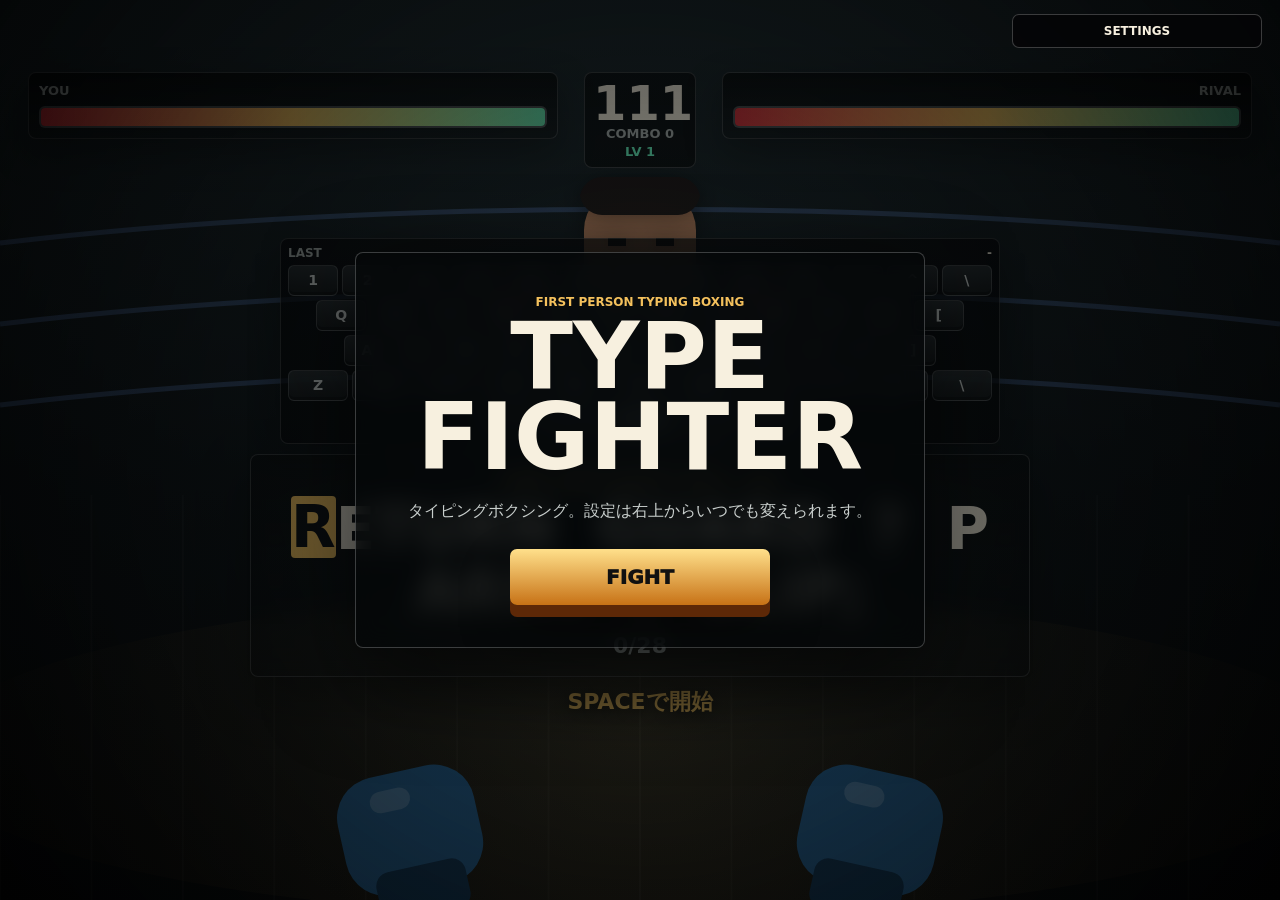
==== backend/src/main/resources/static/index.html @ 7ed59f2d "Move src, target" ====
<!doctype html>
<html lang="ja">
<head>
  <meta charset="utf-8">
  <meta name="viewport" content="width=device-width, initial-scale=1">
  <title>Type Fighter</title>
  <link rel="stylesheet" href="./styles.css">
</head>
<body>
  <main class="game-shell">
    <canvas id="arena" width="1280" height="720" aria-label="Type Fighter arena"></canvas>

    <section class="hud" aria-label="game status">
      <div class="fighter-strip">
        <div class="corner player">
          <span>YOU</span>
          <div class="bar"><i id="playerHp"></i></div>
        </div>
        <div class="round">
          <strong id="roundTime">120</strong>
          <small id="comboText">COMBO 0</small>
          <small id="difficultyText">LV 1</small>
        </div>
        <div class="corner opponent">
          <span>RIVAL</span>
          <div class="bar"><i id="enemyHp"></i></div>
        </div>
      </div>

      <aside class="settings-panel" aria-label="settings">
        <button id="settingsToggle" class="settings-toggle" type="button">SETTINGS</button>
        <div id="settingsBody" class="settings-body">
          <div class="settings-group profile-group">
            <span>マイページ</span>
            <input id="profileNameInput" type="text" maxlength="18" placeholder="名前">
            <div class="profile-actions">
              <button id="createProfileButton" type="button">作成</button>
              <button id="loginProfileButton" type="button">ログイン</button>
            </div>
            <small id="profileStatus">未ログイン</small>
          </div>
          <label>
            <span>LEVEL</span>
            <select id="levelSelect" aria-label="level select"></select>
          </label>
          <label class="check-row">
            <input id="symbolsToggle" type="checkbox">
            <span>記号を含める</span>
          </label>
          <label class="range-row">
            <span>音量 <b id="volumeValue">70%</b></span>
            <input id="volumeSlider" type="range" min="0" max="100" value="70">
          </label>
          <label class="range-row">
            <span>プログラム問題 <b id="codeFreqValue">28%</b></span>
            <input id="codeFreqSlider" type="range" min="0" max="100" value="28">
          </label>
          <div class="settings-group">
            <span>キー表示</span>
            <div class="mini-segment">
              <button id="hintAbove" class="active" type="button">上</button>
              <button id="hintDirect" type="button">重ねる</button>
            </div>
          </div>
        </div>
      </aside>

      <div class="prompt-zone">
        <div id="keyboardPanel" class="keyboard-panel visible" aria-label="keyboard position helper">
          <div class="keyboard-title">
            <span id="mistakeCopy">LAST</span>
            <b id="keyHint">-</b>
          </div>
          <div id="keyboard" class="keyboard"></div>
        </div>
        <div class="phrase-card">
          <div id="mistakeBubble" class="mistake-bubble" aria-live="polite"></div>
          <div id="displayPhrase" class="display-phrase"></div>
          <div id="phrase" class="phrase"></div>
          <div id="typingLine" class="typing-line"></div>
        </div>
        <div id="feedback" class="feedback">SPACEで開始</div>
      </div>
    </section>

    <div id="startOverlay" class="overlay">
      <div class="start-panel">
        <p class="kicker">FIRST PERSON TYPING BOXING</p>
        <h1>TYPE FIGHTER</h1>
        <p>タイピングボクシング。設定は右上からいつでも変えられます。</p>
        <button id="startButton" type="button">FIGHT</button>
      </div>
    </div>

    <div id="resultOverlay" class="overlay hidden">
      <div class="start-panel">
        <p class="kicker" id="resultKicker">RESULT</p>
        <h1 id="resultTitle">KO</h1>
        <p id="resultStats"></p>
        <button id="restartButton" type="button">REMATCH</button>
      </div>
    </div>
  </main>

  <script src="./game.js"></script>
</body>
</html>
---- backend/src/main/resources/static/styles.css ----
:root {
  color-scheme: dark;
  --ink: #f7f0df;
  --muted: #a9b0ad;
  --danger: #ff4e4e;
  --good: #65f3bd;
  --gold: #f4c15d;
  --blue: #78a8ff;
  --panel: rgba(7, 10, 13, .66);
}

* {
  box-sizing: border-box;
}

html,
body {
  width: 100%;
  height: 100%;
  margin: 0;
  overflow: hidden;
  background: #050607;
  color: var(--ink);
  font-family: "Segoe UI", system-ui, sans-serif;
}

button {
  font: inherit;
}

.game-shell {
  position: relative;
  width: 100vw;
  height: 100vh;
  min-width: 320px;
  overflow: hidden;
  background:
    radial-gradient(circle at 50% 38%, rgba(251, 207, 113, .12), transparent 26%),
    linear-gradient(180deg, #11161a 0%, #07090b 58%, #030405 100%);
}

#arena {
  position: absolute;
  inset: 0;
  width: 100%;
  height: 100%;
}

.hud {
  position: absolute;
  inset: 0;
  display: grid;
  grid-template-rows: auto 1fr;
  pointer-events: none;
  padding: clamp(54px, 7.2vw, 72px) clamp(14px, 2.2vw, 28px) clamp(14px, 2.2vw, 28px);
}

.settings-panel {
  position: absolute;
  top: clamp(8px, 1.3vw, 14px);
  right: clamp(10px, 1.6vw, 18px);
  z-index: 30;
  width: min(250px, calc(100vw - 20px));
  pointer-events: auto;
}

.settings-toggle {
  width: 100%;
  min-height: 34px;
  border: 1px solid rgba(255, 255, 255, .22);
  border-radius: 7px;
  background: rgba(4, 5, 6, .76);
  color: var(--ink);
  font-size: 12px;
  font-weight: 900;
  cursor: pointer;
}

.settings-body {
  display: none;
  margin-top: 6px;
  padding: 10px;
  border: 1px solid rgba(255, 255, 255, .18);
  border-radius: 8px;
  background: rgba(4, 5, 6, .86);
  box-shadow: 0 18px 40px rgba(0, 0, 0, .45);
}

.settings-body.open {
  display: grid;
  gap: 10px;
}

.settings-body label,
.settings-group {
  display: grid;
  gap: 5px;
  color: var(--muted);
  font-size: 12px;
  font-weight: 900;
}

.settings-body select {
  height: 34px;
  border: 1px solid rgba(255, 255, 255, .18);
  border-radius: 6px;
  background: #15191b;
  color: var(--ink);
  font: inherit;
  font-weight: 900;
}

.profile-group input {
  height: 34px;
  min-width: 0;
  border: 1px solid rgba(255, 255, 255, .18);
  border-radius: 6px;
  background: #15191b;
  color: var(--ink);
  font: inherit;
  font-weight: 800;
  padding: 0 9px;
}

.profile-actions {
  display: grid;
  grid-template-columns: 1fr 1fr;
  gap: 5px;
}

.profile-actions button {
  min-height: 30px;
  border: 0;
  border-radius: 6px;
  background: rgba(244, 193, 93, .88);
  color: #12100c;
  font-size: 12px;
  font-weight: 950;
  cursor: pointer;
}

.profile-group small {
  min-height: 16px;
  color: var(--good);
  font-weight: 800;
}

.range-row span {
  display: flex;
  justify-content: space-between;
  gap: 10px;
}

.range-row b {
  color: var(--gold);
}

.range-row input[type="range"] {
  width: 100%;
  accent-color: var(--gold);
}

.check-row {
  grid-template-columns: auto 1fr;
  align-items: center;
}

.mini-segment {
  display: grid;
  grid-template-columns: 1fr 1fr;
  gap: 3px;
  padding: 3px;
  border: 1px solid rgba(255, 255, 255, .14);
  border-radius: 7px;
  background: rgba(255, 255, 255, .05);
}

.mini-segment button {
  min-height: 29px;
  border: 0;
  border-radius: 5px;
  background: transparent;
  color: var(--muted);
  font-size: 12px;
  font-weight: 900;
  cursor: pointer;
}

.mini-segment button.active {
  background: rgba(244, 193, 93, .92);
  color: #12100c;
}

.fighter-strip {
  display: grid;
  grid-template-columns: minmax(110px, 1fr) auto minmax(110px, 1fr);
  gap: clamp(10px, 2vw, 26px);
  align-items: start;
}

.corner {
  min-width: 0;
  padding: 10px;
  background: linear-gradient(180deg, rgba(0, 0, 0, .72), rgba(0, 0, 0, .32));
  border: 1px solid rgba(255, 255, 255, .18);
  border-radius: 8px;
  box-shadow: 0 14px 35px rgba(0, 0, 0, .36);
}

.corner span,
.round small {
  display: block;
  color: var(--muted);
  font-size: clamp(11px, 1.35vw, 13px);
  font-weight: 800;
  letter-spacing: 0;
}

.corner.opponent {
  text-align: right;
}

.bar {
  height: clamp(14px, 2.2vw, 22px);
  margin-top: 8px;
  border: 2px solid rgba(255, 255, 255, .18);
  border-radius: 6px;
  background: rgba(255, 255, 255, .08);
  overflow: hidden;
}

.bar i {
  display: block;
  width: 100%;
  height: 100%;
  transform-origin: left center;
  background: linear-gradient(90deg, #d92f38, #f4c15d, #63e5ad);
  box-shadow: 0 0 18px rgba(101, 243, 189, .34);
}

.opponent .bar i {
  transform-origin: right center;
}

.round {
  width: clamp(78px, 10vw, 112px);
  text-align: center;
  padding: 8px;
  background: rgba(5, 6, 7, .74);
  border: 1px solid rgba(255, 255, 255, .2);
  border-radius: 8px;
}

.round strong {
  display: block;
  font-size: clamp(30px, 5vw, 48px);
  line-height: .94;
}

#difficultyText {
  margin-top: 3px;
  color: var(--good);
}

.prompt-zone {
  position: relative;
  align-self: end;
  justify-self: center;
  width: min(780px, calc(100vw - 28px));
  margin-bottom: clamp(102px, 17vh, 150px);
  text-align: center;
}

.hint-mode {
  display: none;
  grid-template-columns: 1fr 1fr;
  gap: 3px;
  margin-top: 6px;
  padding: 3px;
  border: 1px solid rgba(255, 255, 255, .16);
  border-radius: 7px;
  background: rgba(4, 5, 6, .62);
  pointer-events: auto;
}

.hint-mode button {
  min-width: 62px;
  min-height: 28px;
  border: 0;
  border-radius: 5px;
  background: transparent;
  color: var(--muted);
  font-size: 12px;
  font-weight: 900;
  cursor: pointer;
}

.hint-mode button.active {
  background: rgba(244, 193, 93, .92);
  color: #12100c;
}

.difficulty {
  display: grid;
  grid-template-columns: repeat(3, 1fr);
  gap: 6px;
  width: min(360px, 100%);
  margin: 0 auto 18px;
}

.difficulty-label {
  margin: 0 0 8px;
  color: var(--gold);
  font-size: 13px;
  font-weight: 900;
}

.start-panel .difficulty-button {
  width: auto;
  min-height: 42px;
  border: 1px solid rgba(255, 255, 255, .18);
  background: rgba(255, 255, 255, .08);
  color: var(--ink);
  font-size: 13px;
  box-shadow: none;
}

.start-panel .difficulty-button.active {
  border-color: rgba(101, 243, 189, .8);
  background: linear-gradient(180deg, #76f6c3, #16865f);
  color: #06110d;
}

.phrase-card {
  position: relative;
  padding: clamp(12px, 2vw, 18px);
  border: 1px solid rgba(255, 255, 255, .18);
  border-radius: 8px;
  background: linear-gradient(180deg, rgba(9, 11, 12, .78), rgba(9, 11, 12, .42));
  box-shadow: 0 18px 50px rgba(0, 0, 0, .42);
  backdrop-filter: blur(9px);
}

.mistake-bubble {
  position: absolute;
  left: var(--mistake-x, 50%);
  top: 4px;
  z-index: 3;
  display: flex;
  align-items: center;
  gap: 7px;
  padding: 6px 8px;
  border: 1px solid rgba(255, 255, 255, .24);
  border-radius: 7px;
  background: rgba(4, 5, 6, .9);
  box-shadow: 0 10px 28px rgba(0, 0, 0, .55);
  color: var(--ink);
  font-size: clamp(12px, 1.9vw, 16px);
  font-weight: 950;
  opacity: 0;
  visibility: hidden;
  transform: translate(-50%, -105%) scale(.92);
  transition: opacity .12s ease, transform .12s ease, visibility .12s ease;
  white-space: nowrap;
}

.mistake-bubble.visible {
  opacity: 1;
  visibility: visible;
  transform: translate(-50%, -115%) scale(1);
}

.mistake-bubble::after {
  content: "";
  position: absolute;
  left: 50%;
  bottom: -7px;
  width: 12px;
  height: 12px;
  background: rgba(4, 5, 6, .9);
  border-right: 1px solid rgba(255, 255, 255, .24);
  border-bottom: 1px solid rgba(255, 255, 255, .24);
  transform: translateX(-50%) rotate(45deg);
}

.mini-key {
  min-width: 34px;
  height: 30px;
  display: inline-grid;
  place-items: center;
  padding: 0 8px;
  border-radius: 6px;
  box-shadow: inset 0 -3px 0 rgba(0, 0, 0, .3);
}

.mini-key.wrong {
  background: linear-gradient(180deg, #ff7676, #9d1f2b);
  color: white;
}

.mini-key.right {
  background: linear-gradient(180deg, #ffe28f, #d48d1b);
  color: #15110b;
}

.mini-relation {
  color: var(--muted);
  font-size: .86em;
}

.display-phrase {
  min-height: 20px;
  margin-bottom: 5px;
  color: var(--gold);
  font-size: clamp(12px, 1.8vw, 15px);
  font-weight: 900;
}

.phrase {
  min-height: 1.35em;
  font-size: clamp(25px, 5.2vw, 58px);
  font-weight: 900;
  line-height: 1.08;
  text-transform: uppercase;
}

.phrase span {
  display: inline-block;
  min-width: .34em;
}

.phrase .space-char {
  min-width: .72em;
}

.phrase .done {
  color: var(--good);
  text-shadow: 0 0 14px rgba(101, 243, 189, .55);
}

.phrase .current {
  color: #0a0d10;
  background: var(--gold);
  border-radius: 4px;
  transform: translateY(-2px);
}

.phrase .current.mistake-target {
  background: var(--danger);
  color: white;
  box-shadow: 0 0 28px rgba(255, 78, 78, .66);
  animation: targetPulse .32s ease;
}

.typing-line {
  min-height: 22px;
  margin-top: 10px;
  color: var(--muted);
  font-weight: 700;
  font-size: clamp(15px, 2.2vw, 22px);
}

.typing-line span {
  display: inline-block;
  min-width: .34em;
}

.typing-line .space-char {
  min-width: .72em;
}

.typing-line .done {
  color: var(--good);
  text-shadow: 0 0 12px rgba(101, 243, 189, .5);
}

.typing-line .current {
  color: #0a0d10;
  background: var(--gold);
  border-radius: 4px;
}

.feedback {
  min-height: 35px;
  margin-top: 10px;
  color: var(--gold);
  font-size: clamp(16px, 2.4vw, 22px);
  font-weight: 900;
  text-shadow: 0 2px 14px rgba(0, 0, 0, .8);
}

.feedback.hit {
  color: var(--good);
}

.feedback.bad {
  color: var(--danger);
}

.keyboard-panel {
  position: absolute;
  left: 50%;
  bottom: calc(100% + 10px);
  z-index: 5;
  width: min(720px, calc(100vw - 28px));
  padding: 7px;
  border: 1px solid rgba(255, 255, 255, .16);
  border-radius: 8px;
  background: rgba(4, 5, 6, .78);
  box-shadow: 0 15px 45px rgba(0, 0, 0, .5);
  opacity: .96;
  visibility: visible;
  transform: translate(-50%, 12px) scale(.98);
  transition: opacity .16s ease, transform .16s ease, visibility .16s ease;
}

.keyboard-panel.visible {
  opacity: .96;
  visibility: visible;
  transform: translate(-50%, 0) scale(1);
}

.prompt-zone.hint-direct .keyboard-panel {
  top: 0;
  bottom: auto;
  left: 0;
  width: 100%;
  min-height: 118px;
  border-color: rgba(255, 255, 255, .08);
  background: rgba(4, 5, 6, .16);
  box-shadow: none;
  transform: none;
}

.prompt-zone.hint-direct .keyboard-panel.visible {
  opacity: 1;
  transform: none;
}

.prompt-zone.hint-direct .keyboard-title {
  opacity: .24;
}

.prompt-zone.hint-direct .key {
  opacity: .18;
  background: rgba(20, 24, 26, .42);
  color: rgba(255, 255, 255, .54);
  box-shadow: none;
}

.prompt-zone.hint-direct .key.expected,
.prompt-zone.hint-direct .key.pressed,
.prompt-zone.hint-direct .key.both {
  opacity: .86;
}

.prompt-zone.hint-above .keyboard-panel {
  bottom: calc(100% + 10px);
}

.keyboard-title {
  display: flex;
  justify-content: space-between;
  gap: 8px;
  margin-bottom: 5px;
  color: var(--muted);
  font-size: 12px;
  font-weight: 800;
}

.keyboard-title b {
  color: var(--ink);
}

.keyboard {
  display: grid;
  gap: 4px;
}

.key-row {
  display: grid;
  grid-template-columns: repeat(10, minmax(22px, 1fr));
  gap: 4px;
}

.key-row:nth-child(2) {
  padding-left: min(4vw, 28px);
  padding-right: min(4vw, 28px);
}

.key-row:nth-child(3) {
  padding-left: min(8vw, 56px);
  padding-right: min(8vw, 56px);
}

.key-row.space-row {
  grid-template-columns: 1fr;
  padding-left: min(22vw, 190px);
  padding-right: min(22vw, 190px);
}

.key {
  height: clamp(19px, 3vw, 31px);
  display: grid;
  place-items: center;
  border-radius: 6px;
  border: 1px solid rgba(255, 255, 255, .18);
  background: linear-gradient(180deg, #24292c, #111416);
  color: #d9dedb;
  font-weight: 900;
  font-size: clamp(10px, 1.5vw, 14px);
  box-shadow: inset 0 -3px 0 rgba(0, 0, 0, .35);
}

.key.expected {
  background: linear-gradient(180deg, #72ffc9, #169262);
  color: #06110d;
  box-shadow: 0 0 20px rgba(101, 243, 189, .68), inset 0 -4px 0 rgba(0, 0, 0, .22);
}

.key.pressed {
  background: linear-gradient(180deg, #ff7676, #9d1f2b);
  color: white;
  box-shadow: 0 0 20px rgba(255, 78, 78, .6), inset 0 -4px 0 rgba(0, 0, 0, .3);
}

.key.both {
  background: linear-gradient(180deg, #6fffc8, #18845f);
  color: #06110d;
}

.prompt-zone.hint-direct .key.expected {
  opacity: 1;
  border-color: rgba(101, 243, 189, .9);
  background: linear-gradient(180deg, #72ffc9, #169262);
  color: #06110d;
  box-shadow: 0 0 24px rgba(101, 243, 189, .8), inset 0 -4px 0 rgba(0, 0, 0, .22);
}

.prompt-zone.hint-direct .key.pressed {
  opacity: 1;
  border-color: rgba(255, 118, 118, .95);
  background: linear-gradient(180deg, #ff7676, #9d1f2b);
  color: white;
  box-shadow: 0 0 24px rgba(255, 78, 78, .82), inset 0 -4px 0 rgba(0, 0, 0, .3);
}

.prompt-zone.hint-direct .key.both {
  opacity: 1;
  border-color: rgba(111, 255, 200, .95);
  background: linear-gradient(180deg, #6fffc8, #18845f);
  color: #06110d;
}

.overlay {
  position: absolute;
  inset: 0;
  z-index: 20;
  display: grid;
  place-items: center;
  padding: 22px;
  background: radial-gradient(circle at center, rgba(18, 26, 28, .38), rgba(0, 0, 0, .82));
}

.overlay.hidden {
  display: none;
}

.start-panel {
  width: min(570px, 100%);
  padding: clamp(22px, 4vw, 42px);
  border: 1px solid rgba(255, 255, 255, .22);
  border-radius: 8px;
  background: rgba(5, 7, 8, .78);
  box-shadow: 0 30px 90px rgba(0, 0, 0, .62);
  text-align: center;
  backdrop-filter: blur(12px);
}

.kicker {
  margin: 0 0 8px;
  color: var(--gold);
  font-size: 12px;
  font-weight: 900;
}

h1 {
  margin: 0;
  font-size: clamp(46px, 10vw, 92px);
  line-height: .88;
  letter-spacing: 0;
}

.start-panel p:not(.kicker) {
  margin: 18px auto 24px;
  max-width: 36em;
  color: #c9cfcd;
  line-height: 1.7;
}

.start-panel button {
  width: min(260px, 100%);
  min-height: 56px;
  border: 0;
  border-radius: 7px;
  background: linear-gradient(180deg, #ffe08b, #c77216);
  color: #111;
  font-size: 20px;
  font-weight: 950;
  cursor: pointer;
  box-shadow: 0 12px 0 #5d2807, 0 24px 50px rgba(0, 0, 0, .46);
}

.start-panel button:active {
  transform: translateY(4px);
  box-shadow: 0 8px 0 #5d2807, 0 16px 34px rgba(0, 0, 0, .5);
}

.start-panel .difficulty-button {
  width: auto;
  min-height: 42px;
  border: 1px solid rgba(255, 255, 255, .18);
  background: rgba(255, 255, 255, .08);
  color: var(--ink);
  font-size: 13px;
  box-shadow: none;
}

.start-panel .difficulty-button.active {
  border-color: rgba(101, 243, 189, .8);
  background: linear-gradient(180deg, #76f6c3, #16865f);
  color: #06110d;
}

.start-panel .difficulty-button:active {
  transform: none;
  box-shadow: none;
}

body.shake .game-shell {
  animation: shake .22s linear;
}

body.heavy-shake .game-shell {
  animation: heavyShake .32s linear;
}

@keyframes shake {
  0%, 100% { transform: translate(0, 0); }
  20% { transform: translate(-8px, 3px); }
  40% { transform: translate(6px, -4px); }
  60% { transform: translate(-4px, -2px); }
  80% { transform: translate(5px, 3px); }
}

@keyframes heavyShake {
  0%, 100% { transform: translate(0, 0) rotate(0); }
  18% { transform: translate(14px, -8px) rotate(.5deg); }
  40% { transform: translate(-16px, 9px) rotate(-.7deg); }
  62% { transform: translate(9px, 5px) rotate(.35deg); }
  84% { transform: translate(-7px, -4px) rotate(-.25deg); }
}

@keyframes targetPulse {
  0%, 100% { transform: translateY(-2px) scale(1); }
  45% { transform: translateY(-2px) scale(1.18); }
}

@media (max-width: 620px) {
  .hud {
    padding: 50px 10px 10px;
  }

  .settings-panel {
    top: 7px;
    right: 8px;
    width: min(220px, calc(100vw - 16px));
  }

  .fighter-strip {
    grid-template-columns: 1fr 74px 1fr;
    gap: 7px;
  }

  .corner {
    padding: 7px;
  }

  .prompt-zone {
    margin-bottom: 140px;
  }

  .keyboard-panel {
    bottom: calc(100% + 7px);
    padding: 7px;
  }

  .mistake-bubble {
    gap: 5px;
    padding: 5px 6px;
  }

  .mini-key {
    min-width: 28px;
    height: 26px;
    padding: 0 6px;
  }

  .key-row,
  .key-row:nth-child(2),
  .key-row:nth-child(3),
  .key-row.space-row {
    gap: 3px;
    padding-left: 0;
    padding-right: 0;
  }
}
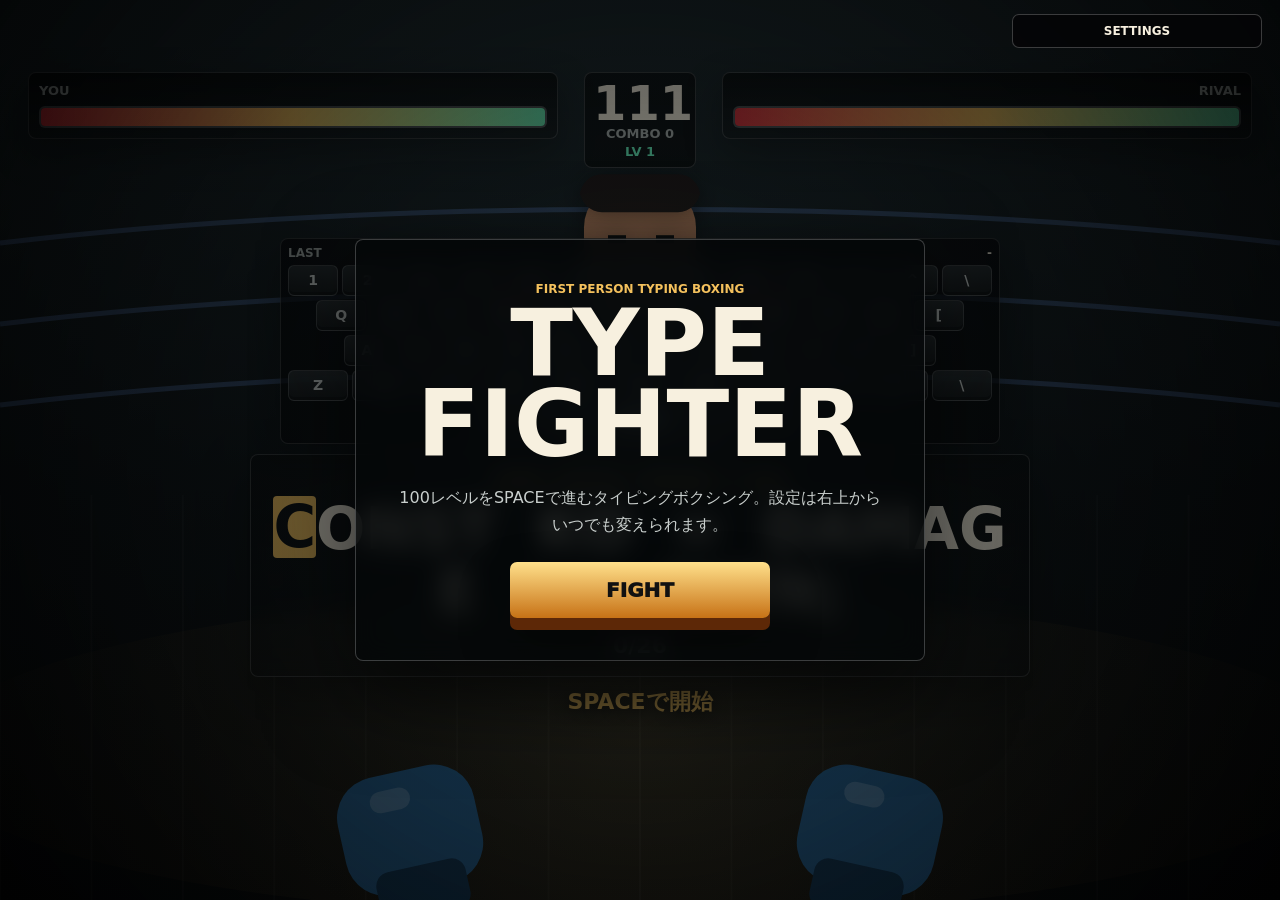
==== commit f39d2526: "delete ProgramProblemCheckBox" ====
--- a/backend/src/main/resources/static/index.html
+++ b/backend/src/main/resources/static/index.html
@@ -43,10 +43,6 @@
             <span>LEVEL</span>
             <select id="levelSelect" aria-label="level select"></select>
           </label>
-          <label class="check-row">
-            <input id="symbolsToggle" type="checkbox">
-            <span>記号を含める</span>
-          </label>
           <label class="range-row">
             <span>音量 <b id="volumeValue">70%</b></span>
             <input id="volumeSlider" type="range" min="0" max="100" value="70">
@@ -87,7 +83,7 @@
       <div class="start-panel">
         <p class="kicker">FIRST PERSON TYPING BOXING</p>
         <h1>TYPE FIGHTER</h1>
-        <p>タイピングボクシング。設定は右上からいつでも変えられます。</p>
+        <p>100レベルをSPACEで進むタイピングボクシング。設定は右上からいつでも変えられます。</p>
         <button id="startButton" type="button">FIGHT</button>
       </div>
     </div>
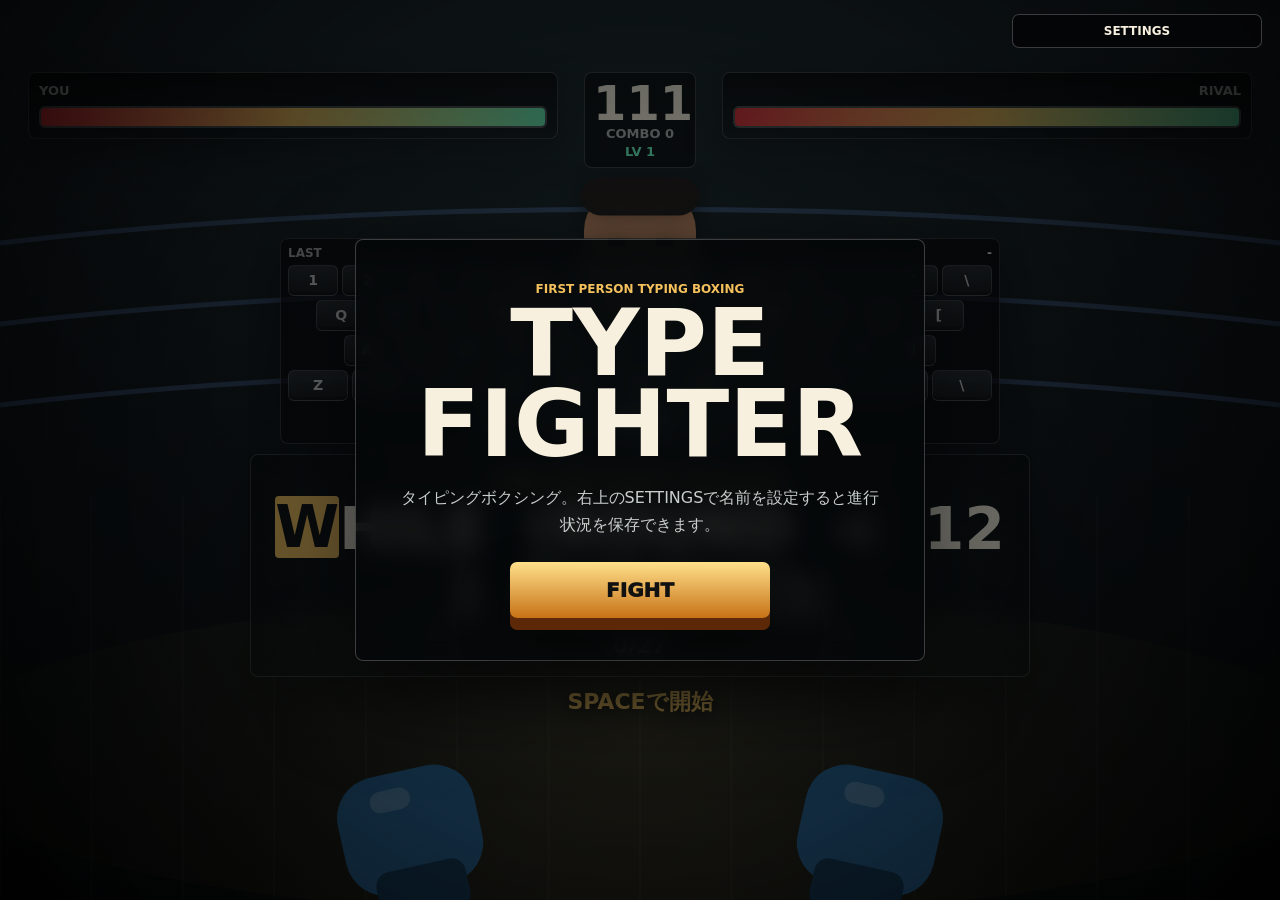
==== commit e42d15a3: "change FirstMessage" ====
--- a/backend/src/main/resources/static/index.html
+++ b/backend/src/main/resources/static/index.html
@@ -83,7 +83,7 @@
       <div class="start-panel">
         <p class="kicker">FIRST PERSON TYPING BOXING</p>
         <h1>TYPE FIGHTER</h1>
-        <p>100レベルをSPACEで進むタイピングボクシング。設定は右上からいつでも変えられます。</p>
+        <p>タイピングボクシング。右上のSETTINGSで名前を設定すると進行状況を保存できます。</p>
         <button id="startButton" type="button">FIGHT</button>
       </div>
     </div>
